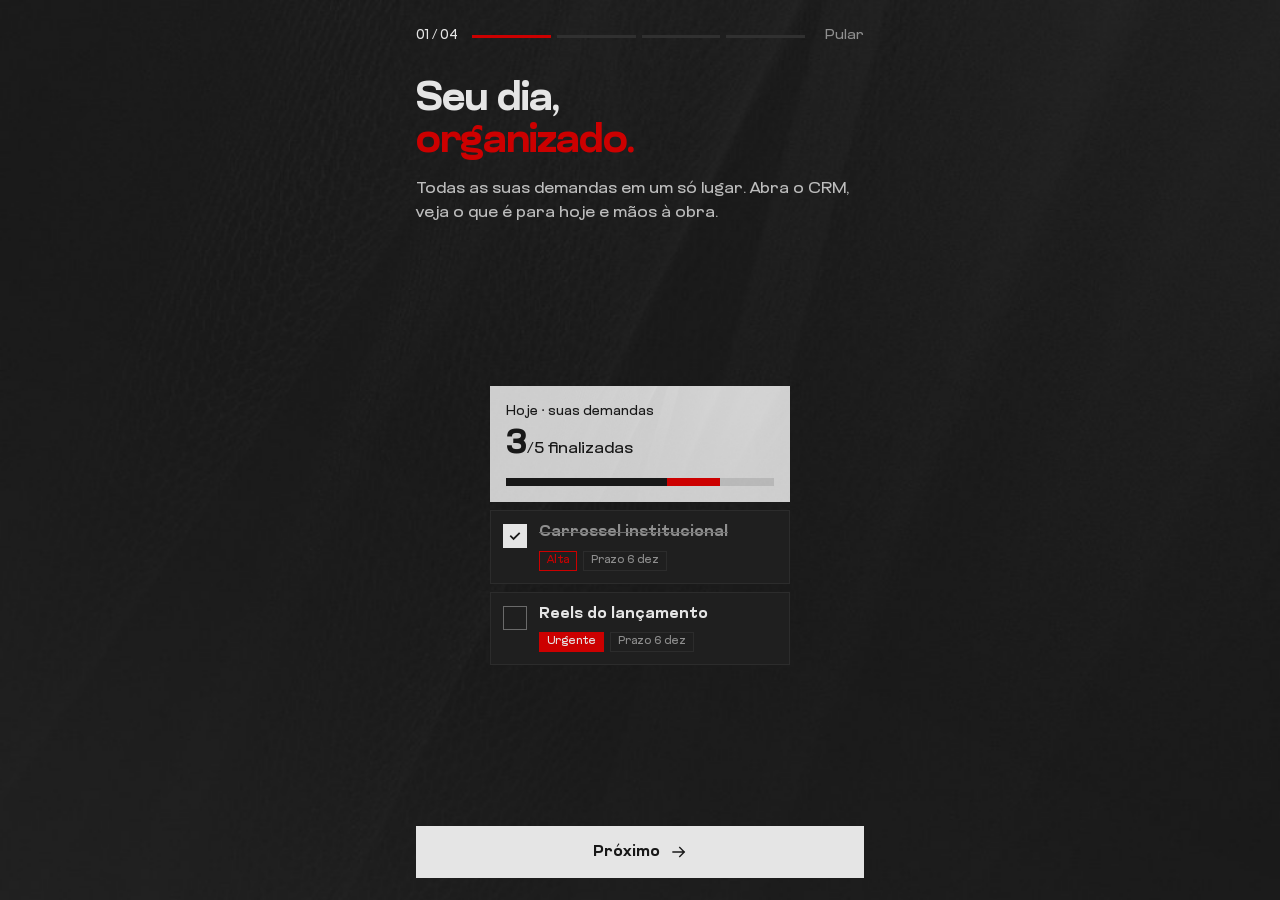
==== index.html @ d6fe0d7d "CRM Equipe Elevate: primeira versão mobile Login, carrossel de boas-vindas, demandas do dia com stat" ====
<!doctype html>
<html lang="pt-BR">
<head>
  <meta charset="utf-8">
  <meta name="viewport" content="width=device-width, initial-scale=1, viewport-fit=cover">
  <meta name="theme-color" content="#181818">
  <title>CRM Equipe Elevate</title>
  <link rel="icon" href="assets/img/seta.svg" type="image/svg+xml">
  <link rel="preload" href="assets/fonts/Glancyr-Light.ttf" as="font" type="font/ttf" crossorigin>
  <link rel="preload" href="assets/fonts/Glancyr-Medium.ttf" as="font" type="font/ttf" crossorigin>
  <link rel="stylesheet" href="css/style.css">
  <script src="js/vendor/supabase.js"></script>
  <script type="module" src="js/app.js"></script>
</head>
<body>
  <div id="app" class="app">
    <div class="boot"><img src="assets/img/seta.svg" alt=""></div>
  </div>
  <div id="sheet-root"></div>
  <div id="toast" class="toast" role="status" aria-live="polite"></div>
</body>
</html>
---- css/style.css ----
@font-face { font-family: 'Glancyr'; src: url('../assets/fonts/Glancyr-Light.ttf') format('truetype'); font-weight: 300; font-display: swap; }
@font-face { font-family: 'Glancyr'; src: url('../assets/fonts/Glancyr-Medium.ttf') format('truetype'); font-weight: 500; font-display: swap; }

:root {
  --red: #cc0000;
  --white: #e5e5e5;
  --black: #181818;
  --s1: #1f1f1f;
  --s2: #262626;
  --s3: #303030;
  --line: #2c2c2c;
  --muted: #8f8f8f;
  --muted-2: #6a6a6a;
  --ok: #e5e5e5;
  --gutter: 16px;
  --nav-h: 72px;
  --safe-b: env(safe-area-inset-bottom, 0px);
}

* { box-sizing: border-box; margin: 0; padding: 0; border-radius: 0 !important; }
html, body { height: 100%; }
body {
  font-family: 'Glancyr', system-ui, sans-serif;
  font-weight: 300;
  color: var(--white);
  background: var(--black) url('../assets/img/bg-preto.jpg') center / cover fixed;
  -webkit-font-smoothing: antialiased;
  -webkit-tap-highlight-color: transparent;
}
button, input, select, textarea { font: inherit; color: inherit; }
button { cursor: pointer; background: none; border: 0; }
strong, b, .md { font-weight: 500; }
.red { color: var(--red); }
.muted { color: var(--muted); }
.hidden { display: none !important; }

.app { max-width: 480px; margin: 0 auto; min-height: 100dvh; position: relative; }
.boot { min-height: 100dvh; display: grid; place-items: center; }
.boot img { width: 28px; animation: pulse 1.2s ease-in-out infinite; }
@keyframes pulse { 50% { opacity: .3; transform: translateY(6px); } }

/* ---------- Topo ---------- */
.top { display: flex; align-items: center; gap: 12px; padding: 20px var(--gutter) 8px; }
.top .hello { flex: 1; min-width: 0; }
.top .hello small { display: block; color: var(--muted); font-size: 13px; }
.top .hello h1 { font-size: 20px; font-weight: 500; white-space: nowrap; overflow: hidden; text-overflow: ellipsis; }
.icon-btn { width: 44px; height: 44px; display: grid; place-items: center; background: var(--s2); border: 1px solid var(--line); }
.icon-btn svg { width: 20px; height: 20px; }
.star-pill { display: inline-flex; align-items: center; gap: 6px; height: 44px; padding: 0 12px; background: var(--s2); border: 1px solid var(--line); font-weight: 500; }
.star-pill svg { width: 16px; height: 16px; color: var(--red); }
.avatar { display: block; flex: none; }
.av-frame { padding: 2px; border: 1px solid var(--line); background: var(--s1); }

.page { padding: 0 var(--gutter) calc(var(--nav-h) + var(--safe-b) + 28px); }
.section-title { display: flex; justify-content: space-between; align-items: baseline; margin: 26px 0 12px; }
.section-title h2 { font-size: 17px; font-weight: 500; }
.section-title span { font-size: 13px; color: var(--muted); }

/* ---------- Faixa da semana ---------- */
.week { display: grid; grid-template-columns: repeat(7, 1fr); gap: 6px; margin-top: 14px; }
.day { display: flex; flex-direction: column; align-items: center; gap: 4px; padding: 10px 0 9px; background: var(--s1); border: 1px solid var(--line); font-size: 12px; color: var(--muted); }
.day b { font-size: 16px; color: var(--white); font-weight: 500; }
.day i { width: 5px; height: 5px; background: transparent; }
.day.has i { background: var(--muted-2); }
.day.done i { background: var(--white); }
.day.today b { color: var(--red); }
.day.sel { border-color: var(--red); background: var(--s2); color: var(--white); }

/* ---------- Card destaque (fundo branco) ---------- */
.hero {
  margin-top: 16px; padding: 20px; color: var(--black);
  background: var(--white) url('../assets/img/bg-branco.jpg') center / cover;
  position: relative; overflow: hidden;
}
.hero .label { font-size: 13px; display: flex; align-items: center; gap: 8px; }
.hero .big { font-size: 44px; font-weight: 500; line-height: 1; margin: 10px 0 4px; letter-spacing: -1px; }
.hero .big small { font-size: 22px; font-weight: 300; }
.hero .seta { position: absolute; right: -14px; bottom: -40px; width: 92px; opacity: .95; transform: rotate(180deg); }
.bar { height: 8px; background: rgba(24,24,24,.12); margin-top: 14px; display: flex; }
.bar > span { display: block; height: 100%; }
.bar .f { background: var(--black); } .bar .p { background: var(--red); } .bar .n { background: repeating-linear-gradient(45deg, var(--red) 0 3px, transparent 3px 6px); }
.legend { display: flex; flex-wrap: wrap; gap: 12px; margin-top: 10px; font-size: 12px; }
.legend i { display: inline-block; width: 8px; height: 8px; margin-right: 5px; vertical-align: 0; }

/* ---------- Tarefas ---------- */
.list { display: flex; flex-direction: column; gap: 8px; }
.task { display: flex; gap: 12px; padding: 14px; background: var(--s1); border: 1px solid var(--line); text-align: left; width: 100%; position: relative; }
.task:active { background: var(--s2); }
.task .chk { width: 24px; height: 24px; flex: none; border: 1.5px solid var(--muted-2); display: grid; place-items: center; margin-top: 1px; }
.task .chk svg { width: 14px; height: 14px; }
.task.st-finalizada .chk { background: var(--white); border-color: var(--white); color: var(--black); }
.task.st-parcial .chk { border-color: var(--red); background: linear-gradient(135deg, var(--red) 50%, transparent 50%); }
.task.st-nao_realizada .chk { border-color: var(--red); color: var(--red); }
.task .body { flex: 1; min-width: 0; }
.task h3 { font-size: 15px; font-weight: 500; line-height: 1.3; }
.task.st-finalizada h3 { color: var(--muted); text-decoration: line-through; text-decoration-color: var(--muted-2); }
.task .meta { display: flex; flex-wrap: wrap; gap: 6px; margin-top: 8px; align-items: center; }
.task .just { margin-top: 8px; font-size: 13px; color: var(--muted); border-left: 2px solid var(--red); padding-left: 8px; }
.tag { font-size: 11px; padding: 3px 7px; border: 1px solid var(--line); color: var(--muted); white-space: nowrap; }
.tag.p-urgente { background: var(--red); border-color: var(--red); color: var(--white); }
.tag.p-alta { border-color: var(--red); color: var(--red); }
.tag.p-media { color: var(--white); }
.tag.late { color: var(--red); border-color: var(--red); }
.tag.carry { border-style: dashed; }
.task .who { flex: none; }

.empty { padding: 36px 20px; text-align: center; color: var(--muted); border: 1px dashed var(--line); }
.empty img { width: 22px; margin-bottom: 12px; opacity: .8; }

/* ---------- Navegação inferior ---------- */
.nav {
  position: fixed; left: 50%; transform: translateX(-50%); bottom: 0; width: 100%; max-width: 480px;
  height: calc(var(--nav-h) + var(--safe-b)); padding-bottom: var(--safe-b);
  display: grid; grid-template-columns: repeat(5, 1fr); align-items: center;
  background: rgba(24,24,24,.94); backdrop-filter: blur(10px); border-top: 1px solid var(--line); z-index: 20;
}
.nav button { display: flex; flex-direction: column; align-items: center; gap: 5px; font-size: 11px; color: var(--muted); height: 100%; justify-content: center; position: relative; }
.nav button svg { width: 22px; height: 22px; }
.nav button.on { color: var(--white); }
.nav button.on::before { content: ''; position: absolute; top: -1px; width: 28px; height: 3px; background: var(--red); }
.nav .plus { justify-self: center; width: 56px; height: 56px; background: var(--red); color: var(--white); margin-top: -26px; border: 4px solid var(--black); }
.nav .plus svg { width: 24px; height: 24px; }

/* ---------- Botões / campos ---------- */
.btn { height: 52px; padding: 0 20px; display: inline-flex; align-items: center; justify-content: center; gap: 10px; font-weight: 500; font-size: 15px; width: 100%; }
.btn svg { width: 18px; height: 18px; }
.btn-red { background: var(--red); color: var(--white); }
.btn-white { background: var(--white); color: var(--black); }
.btn-ghost { border: 1px solid var(--line); background: var(--s1); }
.btn:disabled { opacity: .5; }
.field { display: flex; flex-direction: column; gap: 6px; margin-bottom: 14px; }
.field label { font-size: 13px; color: var(--muted); }
.input { height: 50px; padding: 0 14px; background: var(--s1); border: 1px solid var(--line); outline: none; width: 100%; font-size: 16px; }
textarea.input { height: auto; min-height: 88px; padding: 12px 14px; resize: vertical; line-height: 1.4; }
.input:focus { border-color: var(--white); }
input[type=date].input { color-scheme: dark; }
.row2 { display: grid; grid-template-columns: 1fr 1fr; gap: 10px; }
.seg { display: grid; grid-auto-flow: column; grid-auto-columns: 1fr; gap: 6px; }
.seg button { height: 44px; border: 1px solid var(--line); background: var(--s1); font-size: 13px; color: var(--muted); }
.seg button.on { border-color: var(--white); color: var(--white); background: var(--s2); }
.seg button.on[data-v=urgente], .seg button.on[data-v=alta] { border-color: var(--red); color: var(--red); }
.status-opts { display: grid; gap: 8px; }
.status-opts button { display: flex; align-items: center; gap: 12px; padding: 14px; border: 1px solid var(--line); background: var(--s1); text-align: left; }
.status-opts button .chk { width: 22px; height: 22px; border: 1.5px solid var(--muted-2); flex: none; }
.status-opts button.on { border-color: var(--white); background: var(--s2); }
.status-opts button.on[data-v=finalizada] .chk { background: var(--white); border-color: var(--white); }
.status-opts button.on[data-v=parcial] .chk { border-color: var(--red); background: linear-gradient(135deg, var(--red) 50%, transparent 50%); }
.status-opts button.on[data-v=nao_realizada] .chk { border-color: var(--red); background: var(--red); }
.status-opts small { display: block; color: var(--muted); font-size: 12px; margin-top: 2px; }
.people { display: flex; gap: 8px; overflow-x: auto; padding-bottom: 4px; scrollbar-width: none; }
.people button { display: flex; flex-direction: column; align-items: center; gap: 6px; font-size: 12px; color: var(--muted); padding: 8px; border: 1px solid var(--line); background: var(--s1); min-width: 72px; }
.people button.on { border-color: var(--red); color: var(--white); }

/* ---------- Sheet (painel que sobe) ---------- */
.overlay { position: fixed; inset: 0; background: rgba(0,0,0,.6); z-index: 40; animation: fade .2s; }
.sheet {
  position: fixed; left: 50%; bottom: 0; transform: translateX(-50%); width: 100%; max-width: 480px; max-height: 92dvh; overflow-y: auto;
  background: var(--black); border-top: 3px solid var(--red); z-index: 41; padding: 18px var(--gutter) calc(20px + var(--safe-b));
  animation: up .25s cubic-bezier(.2,.8,.2,1);
}
.sheet-head { display: flex; align-items: center; justify-content: space-between; margin-bottom: 18px; gap: 12px; }
.sheet-head h2 { font-size: 20px; font-weight: 500; }
.sheet .actions { display: grid; gap: 8px; margin-top: 18px; }
@keyframes up { from { transform: translate(-50%, 100%); } }
@keyframes fade { from { opacity: 0; } }

/* ---------- Login ---------- */
.login { min-height: 100dvh; display: flex; flex-direction: column; padding: 28px var(--gutter) calc(28px + var(--safe-b)); }
.login .logo { width: 140px; }
.login .headline { margin: auto 0 28px; }
.login .headline h1 { font-size: 40px; line-height: 1.05; font-weight: 500; letter-spacing: -1px; }
.login .headline p { color: var(--muted); margin-top: 12px; line-height: 1.5; }
.login form { display: flex; flex-direction: column; }
.err { color: var(--red); font-size: 14px; margin: -4px 0 12px; min-height: 18px; }

/* ---------- Carrossel de boas-vindas ---------- */
.onb { position: fixed; inset: 0; z-index: 60; display: flex; justify-content: center; background: var(--black) url('../assets/img/bg-preto.jpg') center / cover; animation: fade .3s; }
.onb-in { width: 100%; max-width: 480px; display: flex; flex-direction: column; padding: 22px var(--gutter) calc(22px + var(--safe-b)); }
.onb-top { display: flex; align-items: center; gap: 14px; font-size: 13px; }
.onb-top .bars { flex: 1; display: grid; grid-template-columns: repeat(4, 1fr); gap: 6px; }
.onb-top .bars i { height: 3px; background: var(--s3); }
.onb-top .bars i.on { background: var(--white); }
.onb-top .bars i.cur { background: var(--red); }
.onb-top button { color: var(--muted); font-size: 14px; padding: 6px 0 6px 6px; }
.onb-slide { flex: 1; display: flex; flex-direction: column; margin-top: 30px; animation: slidein .35s ease; }
@keyframes slidein { from { opacity: 0; transform: translateX(24px); } }
.onb-slide h2 { font-size: 40px; line-height: 1.04; font-weight: 500; letter-spacing: -1px; }
.onb-slide p { margin-top: 14px; color: #bdbdbd; line-height: 1.5; font-size: 16px; }
.onb-art { flex: 1; display: grid; place-items: center; min-height: 220px; position: relative; }
.onb-foot { display: grid; grid-template-columns: 52px 1fr; gap: 8px; }
.onb-foot .back { border: 1px solid var(--line); display: grid; place-items: center; }
.onb-foot .back svg { width: 20px; height: 20px; }

/* mini mockups dentro do carrossel */
.mock { width: 100%; max-width: 300px; display: grid; gap: 8px; }
.mock .task { padding: 12px; pointer-events: none; }
.mock .card-w { background: var(--white) url('../assets/img/bg-branco.jpg') center / cover; color: var(--black); padding: 16px; }
.stars-art { display: flex; gap: 10px; }
.stars-art svg { width: 54px; height: 54px; color: var(--red); }
.stars-art svg:nth-child(2) { transform: translateY(-16px); color: var(--white); }

/* ---------- Painel ---------- */
.kpis { display: grid; grid-template-columns: 1fr 1fr; gap: 8px; }
.kpi { padding: 14px; background: var(--s1); border: 1px solid var(--line); }
.kpi small { display: flex; align-items: center; gap: 6px; font-size: 12px; color: var(--muted); }
.kpi small i { width: 8px; height: 8px; display: inline-block; }
.kpi b { display: block; font-size: 28px; font-weight: 500; margin-top: 6px; }
.person { display: flex; align-items: center; gap: 12px; padding: 12px; background: var(--s1); border: 1px solid var(--line); width: 100%; text-align: left; }
.person .info { flex: 1; min-width: 0; }
.person .info b { font-size: 15px; display: flex; justify-content: space-between; gap: 8px; }
.person .info small { color: var(--muted); font-size: 12px; }
.person .bar { background: var(--s3); height: 6px; margin-top: 8px; }
.person .bar .f { background: var(--white); }
.person .stars { display: inline-flex; align-items: center; gap: 4px; font-size: 13px; font-weight: 500; }
.person .stars svg { width: 13px; height: 13px; color: var(--red); }
.rank { width: 22px; font-weight: 500; color: var(--muted); text-align: center; flex: none; }
.rank.top { color: var(--red); }
.tabs { display: grid; grid-auto-flow: column; grid-auto-columns: 1fr; background: var(--s1); border: 1px solid var(--line); padding: 4px; gap: 4px; margin-top: 14px; }
.tabs button { height: 38px; font-size: 13px; color: var(--muted); }
.tabs button.on { background: var(--white); color: var(--black); font-weight: 500; }

/* ---------- Perfil ---------- */
.profile-head { display: flex; flex-direction: column; align-items: center; text-align: center; padding: 26px 0 8px; }
.profile-head .av-frame { padding: 4px; border-color: var(--red); border-style: dashed; }
.profile-head h1 { font-size: 24px; font-weight: 500; margin-top: 14px; }
.profile-head small { color: var(--muted); }
.stats3 { display: grid; grid-template-columns: repeat(3, 1fr); margin-top: 22px; border: 1px solid var(--line); background: var(--s1); }
.stats3 > div { padding: 14px 6px; text-align: center; }
.stats3 > div + div { border-left: 1px solid var(--line); }
.stats3 b { display: flex; justify-content: center; align-items: center; gap: 6px; font-size: 20px; font-weight: 500; }
.stats3 b svg { width: 16px; height: 16px; color: var(--red); }
.stats3 small { font-size: 12px; color: var(--muted); }
.av-grid { display: grid; grid-template-columns: repeat(4, 1fr); gap: 8px; }
.av-grid button { padding: 6px; border: 1px solid var(--line); background: var(--s1); display: flex; flex-direction: column; align-items: center; gap: 6px; font-size: 11px; color: var(--muted); }
.av-grid button svg { width: 100%; height: auto; }
.av-grid button.on { border-color: var(--red); color: var(--white); }

.toast { position: fixed; left: 50%; bottom: calc(var(--nav-h) + var(--safe-b) + 14px); transform: translate(-50%, 20px); opacity: 0; pointer-events: none; background: var(--white); color: var(--black); padding: 12px 16px; font-size: 14px; font-weight: 500; z-index: 80; transition: .25s; max-width: calc(100% - 32px); border-left: 4px solid var(--red); }
.toast.show { opacity: 1; transform: translate(-50%, 0); }

@media (prefers-reduced-motion: reduce) { * { animation: none !important; transition: none !important; } }
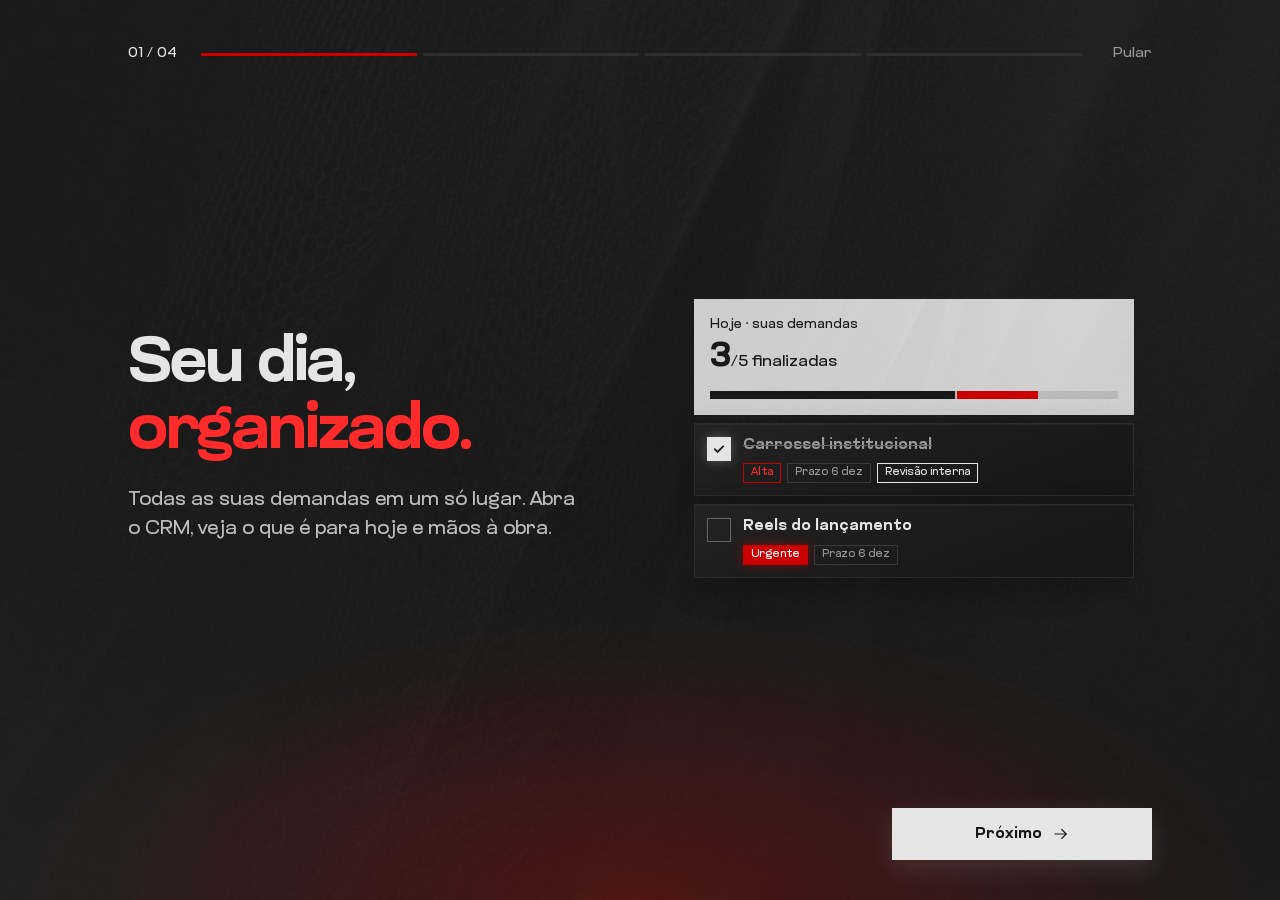
==== commit fe30a44f: "Aprovação do cliente por link temporário, cliente na criação de tarefa, logo nos ícones - Link de 7 " ====
--- a/index.html
+++ b/index.html
@@ -5,7 +5,12 @@
   <meta name="viewport" content="width=device-width, initial-scale=1, viewport-fit=cover">
   <meta name="theme-color" content="#181818">
   <title>CRM Equipe Elevate</title>
-  <link rel="icon" href="assets/img/seta.svg" type="image/svg+xml">
+  <link rel="icon" href="assets/img/favicon-32.png" type="image/png" sizes="32x32">
+  <link rel="icon" href="assets/img/icon-512.png" type="image/png" sizes="512x512">
+  <link rel="apple-touch-icon" href="assets/img/apple-touch-icon.png">
+  <meta property="og:title" content="CRM Equipe Elevate">
+  <meta property="og:description" content="Demandas do dia, fluxo de conteúdo e ranking do time Elevate.">
+  <meta property="og:image" content="assets/img/og-elevate.jpg">
   <link rel="preload" href="assets/fonts/Glancyr-Light.ttf" as="font" type="font/ttf" crossorigin>
   <link rel="preload" href="assets/fonts/Glancyr-Medium.ttf" as="font" type="font/ttf" crossorigin>
   <link rel="stylesheet" href="css/style.css">
@@ -14,7 +19,7 @@
 </head>
 <body>
   <div id="app" class="app">
-    <div class="boot"><img src="assets/img/seta.svg" alt=""></div>
+    <div class="boot"><div class="boot-in"><img src="assets/img/logo.svg" alt="Elevate"><i></i></div></div>
   </div>
   <div id="sheet-root"></div>
   <div id="toast" class="toast" role="status" aria-live="polite"></div>
--- a/css/style.css
+++ b/css/style.css
@@ -3,22 +3,29 @@
 
 :root {
   --red: #cc0000;
+  --red-hi: #ff2a2a;
+  --red-glow: rgba(204, 0, 0, .45);
   --white: #e5e5e5;
   --black: #181818;
-  --s1: #1f1f1f;
-  --s2: #262626;
-  --s3: #303030;
-  --line: #2c2c2c;
-  --muted: #8f8f8f;
-  --muted-2: #6a6a6a;
-  --ok: #e5e5e5;
+  --s0: #141414;
+  --s1: #1d1d1d;
+  --s2: #242424;
+  --s3: #2f2f2f;
+  --line: #2b2b2b;
+  --line-hi: #3a3a3a;
+  --muted: #9a9a9a;
+  --muted-2: #666;
   --gutter: 16px;
-  --nav-h: 72px;
+  --nav-h: 76px;
+  --side-w: 248px;
   --safe-b: env(safe-area-inset-bottom, 0px);
+  --ease: cubic-bezier(.2, .8, .2, 1);
+  --tex: repeating-linear-gradient(45deg, var(--red) 0 2px, transparent 2px 5px);
+  --tex-w: repeating-linear-gradient(135deg, var(--white) 0 2px, transparent 2px 5px);
 }
 
 * { box-sizing: border-box; margin: 0; padding: 0; border-radius: 0 !important; }
-html, body { height: 100%; }
+html, body { min-height: 100%; }
 body {
   font-family: 'Glancyr', system-ui, sans-serif;
   font-weight: 300;
@@ -26,216 +33,552 @@
   background: var(--black) url('../assets/img/bg-preto.jpg') center / cover fixed;
   -webkit-font-smoothing: antialiased;
   -webkit-tap-highlight-color: transparent;
-}
+  overflow-x: hidden;
+}
+/* brilho vermelho no topo da página, como nas referências */
+body::before {
+  content: ''; position: fixed; inset: -20vh -10vw auto; height: 70vh; pointer-events: none; z-index: 0;
+  background: radial-gradient(60% 55% at 50% 0%, rgba(204,0,0,.22), transparent 70%);
+  animation: breathe 7s ease-in-out infinite;
+}
+@keyframes breathe { 50% { opacity: .55; transform: translateY(-3%); } }
 button, input, select, textarea { font: inherit; color: inherit; }
 button { cursor: pointer; background: none; border: 0; }
+a { color: inherit; }
 strong, b, .md { font-weight: 500; }
-.red { color: var(--red); }
+.red { color: var(--red-hi); }
 .muted { color: var(--muted); }
 .hidden { display: none !important; }
-
-.app { max-width: 480px; margin: 0 auto; min-height: 100dvh; position: relative; }
+.sr { position: absolute; width: 1px; height: 1px; overflow: hidden; clip: rect(0 0 0 0); }
+
+.app { position: relative; z-index: 1; min-height: 100dvh; }
 .boot { min-height: 100dvh; display: grid; place-items: center; }
-.boot img { width: 28px; animation: pulse 1.2s ease-in-out infinite; }
-@keyframes pulse { 50% { opacity: .3; transform: translateY(6px); } }
+.boot-in { display: grid; justify-items: center; gap: 22px; animation: rise .6s var(--ease) both; }
+.boot-in img { width: 150px; filter: drop-shadow(0 0 24px rgba(204,0,0,.35)); animation: boot-glow 1.6s ease-in-out infinite; }
+.boot-in i { width: 150px; height: 2px; background: var(--s3); position: relative; overflow: hidden; }
+.boot-in i::after { content: ''; position: absolute; inset: 0; width: 40%; background: var(--red); box-shadow: 0 0 12px var(--red); animation: boot-bar 1.1s ease-in-out infinite; }
+@keyframes boot-glow { 50% { filter: drop-shadow(0 0 40px rgba(204,0,0,.6)); } }
+@keyframes boot-bar { from { transform: translateX(-100%); } to { transform: translateX(250%); } }
+@keyframes bob { 50% { opacity: .35; transform: translateY(6px); } }
+
+/* entrada em cascata */
+.rise { animation: rise .5s var(--ease) both; animation-delay: calc(var(--i, 0) * 45ms); }
+@keyframes rise { from { opacity: 0; transform: translateY(12px); } }
+
+/* ---------- Superfícies ---------- */
+.card {
+  position: relative; background: linear-gradient(160deg, #232323 0%, #1a1a1a 60%, #171717 100%);
+  border: 1px solid var(--line); box-shadow: inset 0 1px 0 rgba(255,255,255,.04), 0 10px 30px rgba(0,0,0,.25);
+}
+.card.glow::after {
+  content: ''; position: absolute; inset: -1px; pointer-events: none;
+  background: radial-gradient(70% 90% at 100% 0%, rgba(204,0,0,.28), transparent 60%);
+}
+.card.glow-b::after {
+  content: ''; position: absolute; inset: -1px; pointer-events: none;
+  background: radial-gradient(80% 70% at 50% 120%, rgba(204,0,0,.35), transparent 65%);
+}
+.hero {
+  position: relative; overflow: hidden; padding: 20px 64px 20px 20px; color: var(--black);
+  background: var(--white) url('../assets/img/bg-branco.jpg') center / cover;
+  box-shadow: 0 20px 50px rgba(0,0,0,.35);
+}
+.hero::before { content: ''; position: absolute; inset: 0; background: linear-gradient(115deg, transparent 30%, rgba(255,255,255,.55) 45%, transparent 60%); transform: translateX(-100%); animation: sheen 6s ease-in-out 1s infinite; pointer-events: none; }
+@keyframes sheen { 0%, 70% { transform: translateX(-100%); } 100% { transform: translateX(100%); } }
+.hero .label { font-size: 13px; display: flex; align-items: center; gap: 6px; }
+.hero .big { font-size: 46px; font-weight: 500; line-height: 1; margin: 12px 0 4px; letter-spacing: -1.5px; }
+.hero .big small { font-size: 20px; font-weight: 300; letter-spacing: 0; }
+/* seta da marca: pequena, na diagonal ↗, no canto, sem cobrir nada */
+.seta-up { position: absolute; top: 18px; right: 18px; width: 16px; transform: rotate(225deg); transform-origin: center; animation: nudge 2.4s ease-in-out infinite; }
+@keyframes nudge { 50% { translate: 3px -3px; } }
+
+.bar { height: 8px; background: rgba(24,24,24,.12); margin-top: 14px; display: flex; gap: 2px; }
+.bar > span { display: block; height: 100%; transition: width .8s var(--ease); }
+.bar .f { background: var(--black); } .bar .p { background: var(--red); } .bar .n { background: var(--tex); } .bar .a { background: repeating-linear-gradient(135deg, var(--black) 0 2px, transparent 2px 5px); }
+.legend { display: flex; flex-wrap: wrap; gap: 6px 14px; margin-top: 10px; font-size: 12px; }
+.legend span { display: inline-flex; align-items: center; gap: 6px; }
+.legend i { display: inline-block; width: 9px; height: 9px; flex: none; }
 
 /* ---------- Topo ---------- */
-.top { display: flex; align-items: center; gap: 12px; padding: 20px var(--gutter) 8px; }
-.top .hello { flex: 1; min-width: 0; }
+.top { display: flex; align-items: center; gap: 12px; padding: 20px var(--gutter) 6px; }
+.top .hello { flex: 1; min-width: 0; line-height: 1.15; }
 .top .hello small { display: block; color: var(--muted); font-size: 13px; }
-.top .hello h1 { font-size: 20px; font-weight: 500; white-space: nowrap; overflow: hidden; text-overflow: ellipsis; }
-.icon-btn { width: 44px; height: 44px; display: grid; place-items: center; background: var(--s2); border: 1px solid var(--line); }
+.top .hello h1 { font-size: 22px; font-weight: 500; white-space: nowrap; overflow: hidden; text-overflow: ellipsis; letter-spacing: -.3px; }
+.icon-btn { width: 44px; height: 44px; display: grid; place-items: center; background: var(--s2); border: 1px solid var(--line); flex: none; transition: .2s; }
+.icon-btn:hover { border-color: var(--line-hi); background: var(--s3); }
+.icon-btn:active { transform: scale(.94); }
 .icon-btn svg { width: 20px; height: 20px; }
-.star-pill { display: inline-flex; align-items: center; gap: 6px; height: 44px; padding: 0 12px; background: var(--s2); border: 1px solid var(--line); font-weight: 500; }
-.star-pill svg { width: 16px; height: 16px; color: var(--red); }
-.avatar { display: block; flex: none; }
-.av-frame { padding: 2px; border: 1px solid var(--line); background: var(--s1); }
+.star-pill { display: inline-flex; align-items: center; gap: 6px; height: 44px; padding: 0 14px; background: var(--s2); border: 1px solid var(--line); font-weight: 500; flex: none; }
+.star-pill svg { width: 16px; height: 16px; color: var(--red-hi); filter: drop-shadow(0 0 6px var(--red-glow)); animation: twinkle 3s ease-in-out infinite; }
+@keyframes twinkle { 50% { transform: scale(1.18) rotate(8deg); } }
+.avatar { display: block; flex: none; object-fit: cover; }
+.av-frame { padding: 2px; border: 1px solid var(--line-hi); background: var(--s1); flex: none; display: inline-block; line-height: 0; }
+button.av-frame { cursor: pointer; transition: .2s; } button.av-frame:hover { border-color: var(--red); }
 
 .page { padding: 0 var(--gutter) calc(var(--nav-h) + var(--safe-b) + 28px); }
-.section-title { display: flex; justify-content: space-between; align-items: baseline; margin: 26px 0 12px; }
+.section-title { display: flex; justify-content: space-between; align-items: baseline; margin: 26px 0 12px; gap: 12px; }
 .section-title h2 { font-size: 17px; font-weight: 500; }
 .section-title span { font-size: 13px; color: var(--muted); }
 
 /* ---------- Faixa da semana ---------- */
 .week { display: grid; grid-template-columns: repeat(7, 1fr); gap: 6px; margin-top: 14px; }
-.day { display: flex; flex-direction: column; align-items: center; gap: 4px; padding: 10px 0 9px; background: var(--s1); border: 1px solid var(--line); font-size: 12px; color: var(--muted); }
+.day { display: flex; flex-direction: column; align-items: center; gap: 3px; padding: 10px 0 9px; background: var(--s1); border: 1px solid var(--line); font-size: 12px; color: var(--muted); transition: .2s; }
+.day:hover { border-color: var(--line-hi); }
 .day b { font-size: 16px; color: var(--white); font-weight: 500; }
 .day i { width: 5px; height: 5px; background: transparent; }
 .day.has i { background: var(--muted-2); }
-.day.done i { background: var(--white); }
-.day.today b { color: var(--red); }
-.day.sel { border-color: var(--red); background: var(--s2); color: var(--white); }
-
-/* ---------- Card destaque (fundo branco) ---------- */
-.hero {
-  margin-top: 16px; padding: 20px; color: var(--black);
-  background: var(--white) url('../assets/img/bg-branco.jpg') center / cover;
-  position: relative; overflow: hidden;
-}
-.hero .label { font-size: 13px; display: flex; align-items: center; gap: 8px; }
-.hero .big { font-size: 44px; font-weight: 500; line-height: 1; margin: 10px 0 4px; letter-spacing: -1px; }
-.hero .big small { font-size: 22px; font-weight: 300; }
-.hero .seta { position: absolute; right: -14px; bottom: -40px; width: 92px; opacity: .95; transform: rotate(180deg); }
-.bar { height: 8px; background: rgba(24,24,24,.12); margin-top: 14px; display: flex; }
-.bar > span { display: block; height: 100%; }
-.bar .f { background: var(--black); } .bar .p { background: var(--red); } .bar .n { background: repeating-linear-gradient(45deg, var(--red) 0 3px, transparent 3px 6px); }
-.legend { display: flex; flex-wrap: wrap; gap: 12px; margin-top: 10px; font-size: 12px; }
-.legend i { display: inline-block; width: 8px; height: 8px; margin-right: 5px; vertical-align: 0; }
+.day.done i { background: var(--white); box-shadow: 0 0 6px rgba(255,255,255,.6); }
+.day.today b { color: var(--red-hi); }
+.day.sel { border-color: var(--red); background: linear-gradient(180deg, rgba(204,0,0,.18), var(--s2)); color: var(--white); box-shadow: 0 0 18px rgba(204,0,0,.25); }
 
 /* ---------- Tarefas ---------- */
 .list { display: flex; flex-direction: column; gap: 8px; }
-.task { display: flex; gap: 12px; padding: 14px; background: var(--s1); border: 1px solid var(--line); text-align: left; width: 100%; position: relative; }
-.task:active { background: var(--s2); }
-.task .chk { width: 24px; height: 24px; flex: none; border: 1.5px solid var(--muted-2); display: grid; place-items: center; margin-top: 1px; }
+.task { display: flex; gap: 12px; padding: 14px; text-align: left; width: 100%; position: relative; transition: transform .18s var(--ease), border-color .2s, box-shadow .2s; }
+.task:hover { border-color: var(--line-hi); transform: translateY(-1px); }
+.task:active { transform: scale(.985); }
+.task .chk { width: 24px; height: 24px; flex: none; border: 1.5px solid var(--muted-2); display: grid; place-items: center; margin-top: 1px; transition: .25s; }
 .task .chk svg { width: 14px; height: 14px; }
-.task.st-finalizada .chk { background: var(--white); border-color: var(--white); color: var(--black); }
-.task.st-parcial .chk { border-color: var(--red); background: linear-gradient(135deg, var(--red) 50%, transparent 50%); }
-.task.st-nao_realizada .chk { border-color: var(--red); color: var(--red); }
+.task.st-finalizada .chk { background: var(--white); border-color: var(--white); color: var(--black); box-shadow: 0 0 12px rgba(255,255,255,.25); }
+.task.st-incompleta .chk { border-color: var(--red); background: linear-gradient(135deg, var(--red) 50%, transparent 50%); }
+.task.st-nao_realizada .chk { border-color: var(--red); color: var(--red-hi); }
+.task.st-em_alteracao .chk { border-color: var(--white); background: var(--tex-w); }
+.task.st-em_alteracao { border-color: rgba(229,229,229,.35); }
 .task .body { flex: 1; min-width: 0; }
 .task h3 { font-size: 15px; font-weight: 500; line-height: 1.3; }
+.task .client { font-size: 12px; color: var(--muted); margin-top: 2px; display: block; }
 .task.st-finalizada h3 { color: var(--muted); text-decoration: line-through; text-decoration-color: var(--muted-2); }
-.task .meta { display: flex; flex-wrap: wrap; gap: 6px; margin-top: 8px; align-items: center; }
-.task .just { margin-top: 8px; font-size: 13px; color: var(--muted); border-left: 2px solid var(--red); padding-left: 8px; }
-.tag { font-size: 11px; padding: 3px 7px; border: 1px solid var(--line); color: var(--muted); white-space: nowrap; }
-.tag.p-urgente { background: var(--red); border-color: var(--red); color: var(--white); }
-.tag.p-alta { border-color: var(--red); color: var(--red); }
+.meta { display: flex; flex-wrap: wrap; gap: 6px; margin-top: 8px; align-items: center; }
+.task .just { margin-top: 8px; font-size: 13px; color: var(--muted); border-left: 2px solid var(--red); padding-left: 8px; line-height: 1.4; }
+.task .just.alt { border-left-color: var(--white); color: var(--white); }
+.tag { font-size: 11px; padding: 3px 7px; border: 1px solid var(--line-hi); color: var(--muted); white-space: nowrap; display: inline-flex; align-items: center; gap: 5px; }
+.tag svg { width: 11px; height: 11px; }
+.tag.p-urgente { background: var(--red); border-color: var(--red); color: #fff; box-shadow: 0 0 12px var(--red-glow); }
+.tag.p-alta { border-color: var(--red); color: var(--red-hi); }
 .tag.p-media { color: var(--white); }
-.tag.late { color: var(--red); border-color: var(--red); }
+.tag.late { color: var(--red-hi); border-color: var(--red); }
 .tag.carry { border-style: dashed; }
+.tag.stage { border-color: var(--white); color: var(--white); }
+.tag.solid { background: var(--white); color: var(--black); border-color: var(--white); }
 .task .who { flex: none; }
 
-.empty { padding: 36px 20px; text-align: center; color: var(--muted); border: 1px dashed var(--line); }
-.empty img { width: 22px; margin-bottom: 12px; opacity: .8; }
-
-/* ---------- Navegação inferior ---------- */
-.nav {
-  position: fixed; left: 50%; transform: translateX(-50%); bottom: 0; width: 100%; max-width: 480px;
-  height: calc(var(--nav-h) + var(--safe-b)); padding-bottom: var(--safe-b);
-  display: grid; grid-template-columns: repeat(5, 1fr); align-items: center;
-  background: rgba(24,24,24,.94); backdrop-filter: blur(10px); border-top: 1px solid var(--line); z-index: 20;
-}
-.nav button { display: flex; flex-direction: column; align-items: center; gap: 5px; font-size: 11px; color: var(--muted); height: 100%; justify-content: center; position: relative; }
-.nav button svg { width: 22px; height: 22px; }
-.nav button.on { color: var(--white); }
-.nav button.on::before { content: ''; position: absolute; top: -1px; width: 28px; height: 3px; background: var(--red); }
-.nav .plus { justify-self: center; width: 56px; height: 56px; background: var(--red); color: var(--white); margin-top: -26px; border: 4px solid var(--black); }
-.nav .plus svg { width: 24px; height: 24px; }
-
-/* ---------- Botões / campos ---------- */
-.btn { height: 52px; padding: 0 20px; display: inline-flex; align-items: center; justify-content: center; gap: 10px; font-weight: 500; font-size: 15px; width: 100%; }
-.btn svg { width: 18px; height: 18px; }
-.btn-red { background: var(--red); color: var(--white); }
-.btn-white { background: var(--white); color: var(--black); }
-.btn-ghost { border: 1px solid var(--line); background: var(--s1); }
-.btn:disabled { opacity: .5; }
+.empty { padding: 36px 20px; text-align: center; color: var(--muted); border: 1px dashed var(--line-hi); line-height: 1.6; }
+.empty img { width: 18px; margin-bottom: 12px; opacity: .8; transform: rotate(225deg); }
+
+/* ---------- Botões (com brilho e resposta ao toque) ---------- */
+.btn {
+  position: relative; overflow: hidden; isolation: isolate;
+  height: 52px; padding: 0 20px; display: inline-flex; align-items: center; justify-content: center; gap: 10px;
+  font-weight: 500; font-size: 15px; width: 100%; transition: transform .15s var(--ease), box-shadow .25s, background .2s, border-color .2s;
+}
+.btn svg { width: 18px; height: 18px; transition: transform .25s var(--ease); }
+.btn:hover svg:last-child { transform: translateX(3px); }
+.btn:active { transform: scale(.97); }
+.btn-red { background: linear-gradient(180deg, #e01010, var(--red)); color: #fff; box-shadow: 0 0 0 1px rgba(255,80,80,.35) inset, 0 8px 26px var(--red-glow); }
+.btn-red:not(:disabled) { animation: pulse-glow 2.8s ease-in-out infinite; }
+.btn-red:hover { box-shadow: 0 0 0 1px rgba(255,120,120,.5) inset, 0 10px 36px rgba(204,0,0,.65); }
+@keyframes pulse-glow { 50% { box-shadow: 0 0 0 1px rgba(255,80,80,.35) inset, 0 8px 40px rgba(204,0,0,.7); } }
+.btn-white { background: var(--white); color: var(--black); box-shadow: 0 8px 26px rgba(229,229,229,.12); }
+.btn-white:hover { box-shadow: 0 10px 34px rgba(229,229,229,.25); }
+.btn-ghost { border: 1px solid var(--line-hi); background: var(--s1); }
+.btn-ghost:hover { border-color: var(--muted-2); background: var(--s2); }
+.btn-red::before, .btn-white::before {
+  content: ''; position: absolute; inset: 0; z-index: -1;
+  background: linear-gradient(110deg, transparent 35%, rgba(255,255,255,.35) 50%, transparent 65%);
+  transform: translateX(-120%); animation: shine 4.5s ease-in-out infinite;
+}
+.btn-white::before { background: linear-gradient(110deg, transparent 35%, rgba(255,255,255,.9) 50%, transparent 65%); }
+@keyframes shine { 0%, 65% { transform: translateX(-120%); } 100% { transform: translateX(120%); } }
+.btn:disabled { opacity: .5; animation: none; cursor: default; }
+.btn.loading { color: transparent !important; }
+.btn.loading::after { content: ''; position: absolute; width: 18px; height: 18px; border: 2px solid currentColor; border-color: #fff transparent #fff transparent; animation: spin .7s linear infinite; border-radius: 50% !important; }
+.btn-white.loading::after { border-color: var(--black) transparent var(--black) transparent; }
+@keyframes spin { to { transform: rotate(360deg); } }
+.btn-sm { height: 40px; font-size: 13px; padding: 0 14px; width: auto; }
+.ripple { position: absolute; width: 10px; height: 10px; background: rgba(255,255,255,.45); transform: translate(-50%, -50%) scale(0); animation: ripple .6s ease-out forwards; pointer-events: none; border-radius: 50% !important; }
+@keyframes ripple { to { transform: translate(-50%, -50%) scale(40); opacity: 0; } }
+
+/* ---------- Campos ---------- */
 .field { display: flex; flex-direction: column; gap: 6px; margin-bottom: 14px; }
-.field label { font-size: 13px; color: var(--muted); }
-.input { height: 50px; padding: 0 14px; background: var(--s1); border: 1px solid var(--line); outline: none; width: 100%; font-size: 16px; }
+.field > label { font-size: 13px; color: var(--muted); }
+.input { height: 50px; padding: 0 14px; background: var(--s1); border: 1px solid var(--line); outline: none; width: 100%; font-size: 16px; transition: border-color .2s, box-shadow .2s; }
 textarea.input { height: auto; min-height: 88px; padding: 12px 14px; resize: vertical; line-height: 1.4; }
-.input:focus { border-color: var(--white); }
-input[type=date].input { color-scheme: dark; }
+.input:focus { border-color: var(--red); box-shadow: 0 0 0 3px rgba(204,0,0,.18); }
+input[type=date].input, select.input { color-scheme: dark; }
 .row2 { display: grid; grid-template-columns: 1fr 1fr; gap: 10px; }
 .seg { display: grid; grid-auto-flow: column; grid-auto-columns: 1fr; gap: 6px; }
-.seg button { height: 44px; border: 1px solid var(--line); background: var(--s1); font-size: 13px; color: var(--muted); }
+.seg button { height: 44px; border: 1px solid var(--line); background: var(--s1); font-size: 13px; color: var(--muted); transition: .2s; }
+.seg button:hover { border-color: var(--line-hi); }
 .seg button.on { border-color: var(--white); color: var(--white); background: var(--s2); }
-.seg button.on[data-v=urgente], .seg button.on[data-v=alta] { border-color: var(--red); color: var(--red); }
+.seg button.on[data-v=urgente], .seg button.on[data-v=alta] { border-color: var(--red); color: var(--red-hi); box-shadow: 0 0 14px rgba(204,0,0,.25); }
 .status-opts { display: grid; gap: 8px; }
-.status-opts button { display: flex; align-items: center; gap: 12px; padding: 14px; border: 1px solid var(--line); background: var(--s1); text-align: left; }
-.status-opts button .chk { width: 22px; height: 22px; border: 1.5px solid var(--muted-2); flex: none; }
+.status-opts button { display: flex; align-items: center; gap: 12px; padding: 14px; border: 1px solid var(--line); background: var(--s1); text-align: left; transition: .2s; }
+.status-opts button:hover { border-color: var(--line-hi); }
+.status-opts button .chk { width: 22px; height: 22px; border: 1.5px solid var(--muted-2); flex: none; transition: .25s; }
 .status-opts button.on { border-color: var(--white); background: var(--s2); }
-.status-opts button.on[data-v=finalizada] .chk { background: var(--white); border-color: var(--white); }
-.status-opts button.on[data-v=parcial] .chk { border-color: var(--red); background: linear-gradient(135deg, var(--red) 50%, transparent 50%); }
-.status-opts button.on[data-v=nao_realizada] .chk { border-color: var(--red); background: var(--red); }
+.status-opts button.on[data-v=finalizada] .chk { background: var(--white); border-color: var(--white); box-shadow: 0 0 12px rgba(255,255,255,.4); }
+.status-opts button.on[data-v=incompleta] .chk { border-color: var(--red); background: linear-gradient(135deg, var(--red) 50%, transparent 50%); }
+.status-opts button.on[data-v=nao_realizada] .chk { border-color: var(--red); background: var(--red); box-shadow: 0 0 12px var(--red-glow); }
 .status-opts small { display: block; color: var(--muted); font-size: 12px; margin-top: 2px; }
 .people { display: flex; gap: 8px; overflow-x: auto; padding-bottom: 4px; scrollbar-width: none; }
-.people button { display: flex; flex-direction: column; align-items: center; gap: 6px; font-size: 12px; color: var(--muted); padding: 8px; border: 1px solid var(--line); background: var(--s1); min-width: 72px; }
-.people button.on { border-color: var(--red); color: var(--white); }
-
-/* ---------- Sheet (painel que sobe) ---------- */
-.overlay { position: fixed; inset: 0; background: rgba(0,0,0,.6); z-index: 40; animation: fade .2s; }
+.people button { display: flex; flex-direction: column; align-items: center; gap: 6px; font-size: 12px; color: var(--muted); padding: 8px; border: 1px solid var(--line); background: var(--s1); min-width: 74px; transition: .2s; }
+.people button.on { border-color: var(--red); color: var(--white); box-shadow: 0 0 16px rgba(204,0,0,.25); }
+.search { position: relative; }
+.search svg { position: absolute; left: 14px; top: 50%; translate: 0 -50%; width: 18px; height: 18px; color: var(--muted); pointer-events: none; }
+.search .input { padding-left: 42px; }
+
+/* ---------- Navegação: barra inferior (celular) ---------- */
+.nav {
+  position: fixed; left: 0; right: 0; bottom: 0;
+  height: calc(var(--nav-h) + var(--safe-b)); padding: 0 6px var(--safe-b);
+  display: grid; grid-template-columns: repeat(5, 1fr); align-items: center;
+  background: linear-gradient(180deg, rgba(24,24,24,.82), rgba(20,20,20,.97)); backdrop-filter: blur(14px); border-top: 1px solid var(--line); z-index: 20;
+}
+.nav button { display: flex; flex-direction: column; align-items: center; gap: 5px; font-size: 11px; color: var(--muted); height: 100%; justify-content: center; position: relative; transition: color .2s; }
+.nav button svg { width: 22px; height: 22px; transition: transform .25s var(--ease); }
+.nav button:active svg { transform: scale(.85); }
+.nav button.on { color: var(--white); }
+.nav button.on svg { filter: drop-shadow(0 0 8px rgba(204,0,0,.8)); color: var(--red-hi); }
+.nav button.on::before { content: ''; position: absolute; top: -1px; width: 28px; height: 3px; background: var(--red); box-shadow: 0 0 12px var(--red); }
+.nav .plus {
+  justify-self: center; width: 58px; height: 58px; flex: none; color: #fff; margin-top: -28px; border: 4px solid var(--black);
+  background: linear-gradient(180deg, #e81414, var(--red)); box-shadow: 0 8px 30px var(--red-glow); animation: pulse-plus 2.6s ease-in-out infinite;
+}
+.nav .plus svg { width: 24px; height: 24px; transition: transform .3s var(--ease); }
+.nav .plus:hover svg { transform: rotate(90deg); }
+@keyframes pulse-plus { 50% { box-shadow: 0 8px 44px rgba(204,0,0,.8), 0 0 0 6px rgba(204,0,0,.12); } }
+.badge { position: absolute; top: 12px; right: calc(50% - 20px); min-width: 16px; height: 16px; padding: 0 4px; font-size: 10px; font-weight: 500; background: var(--red); color: #fff; display: grid; place-items: center; box-shadow: 0 0 10px var(--red-glow); }
+
+/* ---------- Navegação: lateral (desktop) ---------- */
+.side { display: none; }
+
+/* ---------- Painel que sobe (sheet) ---------- */
+.overlay { position: fixed; inset: 0; background: rgba(0,0,0,.62); backdrop-filter: blur(3px); z-index: 40; animation: fade .2s; }
 .sheet {
-  position: fixed; left: 50%; bottom: 0; transform: translateX(-50%); width: 100%; max-width: 480px; max-height: 92dvh; overflow-y: auto;
-  background: var(--black); border-top: 3px solid var(--red); z-index: 41; padding: 18px var(--gutter) calc(20px + var(--safe-b));
-  animation: up .25s cubic-bezier(.2,.8,.2,1);
-}
-.sheet-head { display: flex; align-items: center; justify-content: space-between; margin-bottom: 18px; gap: 12px; }
-.sheet-head h2 { font-size: 20px; font-weight: 500; }
+  position: fixed; left: 0; right: 0; bottom: 0; max-height: 92dvh; overflow-y: auto; margin: 0 auto; max-width: 560px;
+  background: linear-gradient(180deg, #1f1f1f, var(--black) 140px); border-top: 2px solid var(--red); z-index: 41;
+  padding: 18px var(--gutter) calc(20px + var(--safe-b)); animation: up .32s var(--ease);
+  box-shadow: 0 -20px 60px rgba(204,0,0,.18);
+}
+.sheet-head { display: flex; align-items: flex-start; justify-content: space-between; margin-bottom: 18px; gap: 12px; }
+.sheet-head h2 { font-size: 20px; font-weight: 500; line-height: 1.25; }
 .sheet .actions { display: grid; gap: 8px; margin-top: 18px; }
-@keyframes up { from { transform: translate(-50%, 100%); } }
+@keyframes up { from { transform: translateY(100%); } }
 @keyframes fade { from { opacity: 0; } }
 
 /* ---------- Login ---------- */
-.login { min-height: 100dvh; display: flex; flex-direction: column; padding: 28px var(--gutter) calc(28px + var(--safe-b)); }
-.login .logo { width: 140px; }
-.login .headline { margin: auto 0 28px; }
-.login .headline h1 { font-size: 40px; line-height: 1.05; font-weight: 500; letter-spacing: -1px; }
-.login .headline p { color: var(--muted); margin-top: 12px; line-height: 1.5; }
-.login form { display: flex; flex-direction: column; }
-.err { color: var(--red); font-size: 14px; margin: -4px 0 12px; min-height: 18px; }
+.login { min-height: 100dvh; display: grid; place-items: center; padding: 28px var(--gutter) calc(28px + var(--safe-b)); }
+.login-box { width: 100%; max-width: 380px; text-align: center; }
+.login .logo { width: 92px; margin: 0 auto 22px; display: block; animation: rise .6s var(--ease) both; }
+.login h1 { font-size: 38px; line-height: 1.05; font-weight: 500; letter-spacing: -1px; animation: rise .6s var(--ease) .08s both; }
+.login .sub { color: var(--muted); margin: 12px auto 28px; line-height: 1.5; max-width: 300px; animation: rise .6s var(--ease) .16s both; }
+.login form { display: flex; flex-direction: column; text-align: left; animation: rise .6s var(--ease) .24s both; }
+.err { color: var(--red-hi); font-size: 14px; margin: -4px 0 12px; min-height: 18px; }
 
 /* ---------- Carrossel de boas-vindas ---------- */
 .onb { position: fixed; inset: 0; z-index: 60; display: flex; justify-content: center; background: var(--black) url('../assets/img/bg-preto.jpg') center / cover; animation: fade .3s; }
-.onb-in { width: 100%; max-width: 480px; display: flex; flex-direction: column; padding: 22px var(--gutter) calc(22px + var(--safe-b)); }
+.onb::before { content: ''; position: absolute; inset: 0; background: radial-gradient(70% 45% at 50% 100%, rgba(204,0,0,.28), transparent 70%); pointer-events: none; }
+.onb-in { position: relative; width: 100%; max-width: 480px; height: 100dvh; display: flex; flex-direction: column; padding: 22px var(--gutter) calc(22px + var(--safe-b)); overflow: hidden; }
 .onb-top { display: flex; align-items: center; gap: 14px; font-size: 13px; }
-.onb-top .bars { flex: 1; display: grid; grid-template-columns: repeat(4, 1fr); gap: 6px; }
-.onb-top .bars i { height: 3px; background: var(--s3); }
-.onb-top .bars i.on { background: var(--white); }
-.onb-top .bars i.cur { background: var(--red); }
+.onb-top .progress { flex: 1; display: grid; grid-template-columns: repeat(4, 1fr); gap: 6px; }
+.onb-top .progress i { height: 3px; background: var(--s3); position: relative; overflow: hidden; }
+.onb-top .progress i.on { background: var(--white); }
+.onb-top .progress i.cur::after { content: ''; position: absolute; inset: 0; background: var(--red); box-shadow: 0 0 10px var(--red); animation: fill 6s linear forwards; transform-origin: left; }
+@keyframes fill { from { transform: scaleX(0); } }
 .onb-top button { color: var(--muted); font-size: 14px; padding: 6px 0 6px 6px; }
-.onb-slide { flex: 1; display: flex; flex-direction: column; margin-top: 30px; animation: slidein .35s ease; }
-@keyframes slidein { from { opacity: 0; transform: translateX(24px); } }
+.onb-slide { flex: 1; min-height: 0; display: flex; flex-direction: column; margin-top: 26px; animation: slidein .4s var(--ease); }
+@keyframes slidein { from { opacity: 0; transform: translateX(28px); } }
 .onb-slide h2 { font-size: 40px; line-height: 1.04; font-weight: 500; letter-spacing: -1px; }
 .onb-slide p { margin-top: 14px; color: #bdbdbd; line-height: 1.5; font-size: 16px; }
-.onb-art { flex: 1; display: grid; place-items: center; min-height: 220px; position: relative; }
+.onb-art { flex: 1; min-height: 0; display: grid; place-items: center; position: relative; padding: 16px 0; overflow: hidden; }
+.onb-art-in { width: 100%; display: grid; place-items: center; transform-origin: center; }
+.onb-foot { flex: none; }
+@media (max-height: 720px) {
+  .onb-slide h2 { font-size: 32px; } .onb-slide p { font-size: 15px; margin-top: 10px; }
+  .onb-art-in { transform: scale(.82); }
+  .mock .task:nth-of-type(n+3) { display: none; }
+}
+@media (max-height: 600px) { .onb-art-in { transform: scale(.68); } .onb-slide { margin-top: 16px; } }
 .onb-foot { display: grid; grid-template-columns: 52px 1fr; gap: 8px; }
 .onb-foot .back { border: 1px solid var(--line); display: grid; place-items: center; }
 .onb-foot .back svg { width: 20px; height: 20px; }
-
-/* mini mockups dentro do carrossel */
 .mock { width: 100%; max-width: 300px; display: grid; gap: 8px; }
 .mock .task { padding: 12px; pointer-events: none; }
 .mock .card-w { background: var(--white) url('../assets/img/bg-branco.jpg') center / cover; color: var(--black); padding: 16px; }
 .stars-art { display: flex; gap: 10px; }
-.stars-art svg { width: 54px; height: 54px; color: var(--red); }
-.stars-art svg:nth-child(2) { transform: translateY(-16px); color: var(--white); }
-
-/* ---------- Painel ---------- */
+.stars-art svg { width: 54px; height: 54px; color: var(--red); filter: drop-shadow(0 0 16px var(--red-glow)); animation: twinkle 2.4s ease-in-out infinite; }
+.stars-art svg:nth-child(2) { transform: translateY(-16px); color: var(--white); animation-delay: .3s; }
+.stars-art svg:nth-child(3) { animation-delay: .6s; }
+
+/* ---------- Painel / métricas ---------- */
 .kpis { display: grid; grid-template-columns: 1fr 1fr; gap: 8px; }
-.kpi { padding: 14px; background: var(--s1); border: 1px solid var(--line); }
+.kpi { padding: 14px; }
 .kpi small { display: flex; align-items: center; gap: 6px; font-size: 12px; color: var(--muted); }
-.kpi small i { width: 8px; height: 8px; display: inline-block; }
-.kpi b { display: block; font-size: 28px; font-weight: 500; margin-top: 6px; }
-.person { display: flex; align-items: center; gap: 12px; padding: 12px; background: var(--s1); border: 1px solid var(--line); width: 100%; text-align: left; }
+.kpi small i { width: 9px; height: 9px; display: inline-block; flex: none; }
+.kpi b { display: block; font-size: 30px; font-weight: 500; margin-top: 6px; letter-spacing: -.5px; }
+.chart-card { padding: 16px; }
+.chart-card h3 { font-size: 15px; font-weight: 500; display: flex; justify-content: space-between; gap: 8px; }
+.chart-card h3 small { font-weight: 300; color: var(--muted); font-size: 12px; }
+.donut-wrap { display: grid; grid-template-columns: 140px 1fr; gap: 16px; align-items: center; margin-top: 12px; }
+.donut { position: relative; width: 140px; height: 140px; }
+.donut svg { width: 100%; height: 100%; transform: rotate(-90deg); overflow: visible; }
+.donut .seg-arc { transition: stroke-width .2s, opacity .2s; cursor: pointer; }
+.donut .seg-arc:hover { stroke-width: 18; }
+.donut .center { position: absolute; inset: 0; display: grid; place-content: center; text-align: center; pointer-events: none; }
+.donut .center b { font-size: 28px; font-weight: 500; line-height: 1; }
+.donut .center small { font-size: 11px; color: var(--muted); }
+.dlegend { display: grid; gap: 8px; font-size: 13px; }
+.dlegend div { display: flex; align-items: center; gap: 8px; }
+.dlegend i { width: 10px; height: 10px; flex: none; }
+.dlegend b { margin-left: auto; font-weight: 500; }
+.bars { display: grid; grid-auto-flow: column; grid-auto-columns: 1fr; gap: 8px; align-items: end; height: 150px; margin-top: 16px; padding-bottom: 22px; position: relative; border-bottom: 1px solid var(--line); }
+.bars .col { position: relative; height: 100%; display: flex; flex-direction: column; justify-content: flex-end; gap: 2px; cursor: pointer; }
+.bars .col span { display: block; width: 100%; max-width: 26px; margin: 0 auto; transition: height .8s var(--ease); }
+.bars .col .v-f { background: var(--white); }
+.bars .col .v-r { background: var(--s3); }
+.bars .col.cur .v-f { background: var(--red); box-shadow: 0 0 18px var(--red-glow); }
+.bars .col em { position: absolute; bottom: -20px; left: 0; right: 0; text-align: center; font-style: normal; font-size: 11px; color: var(--muted); }
+.bars .col.cur em { color: var(--white); }
+.bars .col:hover span { filter: brightness(1.15); }
+.tip { position: fixed; z-index: 90; pointer-events: none; background: var(--white); color: var(--black); font-size: 12px; padding: 8px 10px; line-height: 1.4; box-shadow: 0 10px 30px rgba(0,0,0,.4); opacity: 0; transition: opacity .12s; max-width: 220px; }
+.tip.show { opacity: 1; }
+.tip b { font-weight: 500; }
+.person { display: flex; align-items: center; gap: 12px; padding: 12px; width: 100%; text-align: left; transition: .2s; }
+button.person:hover { border-color: var(--line-hi); transform: translateY(-1px); }
 .person .info { flex: 1; min-width: 0; }
 .person .info b { font-size: 15px; display: flex; justify-content: space-between; gap: 8px; }
 .person .info small { color: var(--muted); font-size: 12px; }
 .person .bar { background: var(--s3); height: 6px; margin-top: 8px; }
 .person .bar .f { background: var(--white); }
 .person .stars { display: inline-flex; align-items: center; gap: 4px; font-size: 13px; font-weight: 500; }
-.person .stars svg { width: 13px; height: 13px; color: var(--red); }
+.person .stars svg { width: 13px; height: 13px; color: var(--red-hi); }
+.tabs { display: grid; grid-auto-flow: column; grid-auto-columns: 1fr; background: var(--s1); border: 1px solid var(--line); padding: 4px; gap: 4px; margin-top: 14px; }
+.tabs button { height: 38px; font-size: 13px; color: var(--muted); transition: .2s; }
+.tabs button.on { background: var(--white); color: var(--black); font-weight: 500; }
+
+/* ---------- Fluxo de conteúdo ---------- */
+.chips { display: flex; gap: 6px; overflow-x: auto; scrollbar-width: none; margin: 12px calc(var(--gutter) * -1) 0; padding: 0 var(--gutter) 2px; }
+.chips button { flex: none; height: 38px; padding: 0 12px; display: inline-flex; align-items: center; gap: 8px; border: 1px solid var(--line); background: var(--s1); font-size: 13px; color: var(--muted); transition: .2s; }
+.chips button b { font-size: 12px; min-width: 20px; height: 20px; display: grid; place-items: center; background: var(--s3); color: var(--white); }
+.chips button.on { border-color: var(--red); color: var(--white); box-shadow: 0 0 16px rgba(204,0,0,.22); }
+.chips button.on b { background: var(--red); }
+.kanban { display: grid; gap: 10px; margin-top: 14px; }
+.kcol { display: none; }
+.kcol.on { display: block; }
+.kcol-head { display: none; }
+.kcard { padding: 12px; display: block; width: 100%; text-align: left; transition: .2s; }
+.kcard:hover { border-color: var(--line-hi); transform: translateY(-1px); }
+.kcard { cursor: grab; user-select: none; -webkit-user-select: none; -webkit-touch-callout: none; }
+.kcard.drag-src { opacity: .3; border-style: dashed; }
+.drag-ghost { position: fixed !important; left: 0; top: 0; z-index: 100; pointer-events: none; cursor: grabbing; animation: none !important;
+  border-color: var(--red) !important; box-shadow: 0 20px 50px rgba(0,0,0,.5), 0 0 30px var(--red-glow) !important; }
+body.is-dragging, body.is-dragging * { cursor: grabbing !important; user-select: none; }
+.kcol, .chips button { transition: border-color .15s, background .15s, box-shadow .15s; }
+.kcol.drop-on { border-color: var(--red) !important; background: rgba(204,0,0,.1) !important; box-shadow: inset 0 0 0 1px var(--red), 0 0 30px rgba(204,0,0,.25); }
+.chips button.drop-on { border-color: var(--red); background: var(--red); color: #fff; transform: scale(1.06); }
+@media (max-width: 999px) {
+body.is-dragging .chips { position: sticky; top: 0; z-index: 30; display: grid; grid-template-columns: repeat(3, 1fr); gap: 6px; overflow: visible;
+  background: rgba(20,20,20,.96); backdrop-filter: blur(8px); padding-top: 10px; padding-bottom: 10px; box-shadow: 0 10px 30px rgba(0,0,0,.5); }
+body.is-dragging .chips button { height: 54px; padding: 0 8px; font-size: 12px; justify-content: center; text-align: center; line-height: 1.15; white-space: normal; border-style: dashed; }
+body.is-dragging .chips button.drop-on { border-style: solid; }
+}
+.drag-hint { font-size: 12px; color: var(--muted); margin-top: 10px; display: flex; align-items: center; gap: 6px; }
+.d-only { display: none; }
+.kcard h4 { font-size: 14px; font-weight: 500; line-height: 1.3; margin-top: 6px; }
+.kcard .top-row { display: flex; justify-content: space-between; align-items: center; gap: 8px; font-size: 12px; color: var(--muted); }
+.kcard .foot { display: flex; align-items: center; gap: 8px; margin-top: 10px; font-size: 12px; color: var(--muted); }
+.kcard .foot .tag { margin-left: auto; }
+.kcard .note { margin-top: 8px; font-size: 12px; border-left: 2px solid var(--white); padding-left: 8px; color: #cfcfcf; }
+.stage-steps { display: grid; grid-template-columns: repeat(4, 1fr); gap: 3px; margin: 4px 0 16px; }
+.stage-steps i { height: 4px; background: var(--s3); }
+.stage-steps i.on { background: var(--white); }
+.stage-steps i.cur { background: var(--red); box-shadow: 0 0 10px var(--red); }
+
+.client-logo { position: relative; width: 48px; height: 48px; flex: none; display: grid; place-items: center; background: var(--s2); border: 1px solid var(--line-hi); cursor: pointer; overflow: hidden; }
+.client-logo img { width: 100%; height: 100%; object-fit: cover; }
+.client-logo > svg { width: 20px; height: 20px; color: var(--muted); }
+.client-logo span { position: absolute; right: 0; bottom: 0; width: 18px; height: 18px; background: var(--red); display: grid; place-items: center; }
+.client-logo span svg { width: 11px; height: 11px; color: #fff; }
+
+/* ---------- Link de aprovação ---------- */
+.appr { padding: 16px; margin-top: 16px; }
+.appr b { display: inline-flex; align-items: center; gap: 8px; font-weight: 500; }
+.appr b svg { width: 16px; height: 16px; color: var(--red-hi); }
+#nc.hidden { display: none !important; }
+#nc { margin-top: 8px; }
+
+/* ---------- Anexos ---------- */
+.att { display: grid; gap: 6px; }
+.att a, .att .att-row { display: flex; align-items: center; gap: 10px; padding: 10px 12px; background: var(--s1); border: 1px solid var(--line); font-size: 14px; text-decoration: none; min-width: 0; transition: .2s; }
+.att a:hover { border-color: var(--line-hi); }
+.att a span { flex: 1; min-width: 0; overflow: hidden; text-overflow: ellipsis; white-space: nowrap; }
+.att svg { width: 16px; height: 16px; flex: none; color: var(--red-hi); }
+.att .x { margin-left: auto; color: var(--muted); padding: 2px; }
+.att-add { display: grid; grid-template-columns: 1fr 1fr; gap: 6px; margin-top: 8px; }
+
+/* ---------- Ranking: corrida ---------- */
+.race { margin-top: 14px; padding: 14px 0 6px; overflow: hidden; }
+.lane { position: relative; height: 104px; border-bottom: 1px dashed var(--line-hi); }
+.lane::before { content: ''; position: absolute; left: 0; right: 0; bottom: 0; height: 2px; background: repeating-linear-gradient(90deg, var(--s3) 0 18px, transparent 18px 36px); animation: track .6s linear infinite; }
+@keyframes track { to { background-position: -36px 0; } }
+.lane .finish { position: absolute; right: 8px; top: 8px; bottom: 0; width: 8px; background: repeating-linear-gradient(180deg, var(--white) 0 8px, var(--black) 8px 16px); opacity: .5; }
+.lane .pos { position: absolute; left: 10px; top: 8px; font-size: 12px; color: var(--muted); }
+.lane.first .pos { color: var(--red-hi); }
+.runner { position: absolute; bottom: 0; translate: -50% 0; display: flex; flex-direction: column; align-items: center; transition: left 1.2s var(--ease); }
+.runner .bubble { display: flex; align-items: center; gap: 6px; padding: 3px 7px 3px 3px; background: var(--s2); border: 1px solid var(--line-hi); font-size: 11px; white-space: nowrap; margin-bottom: 2px; }
+.lane.first .runner .bubble { border-color: var(--red); box-shadow: 0 0 14px var(--red-glow); }
+.runner .bubble img, .runner .bubble .ph { width: 22px; height: 22px; object-fit: cover; }
+.runner .bubble .ph { display: grid; place-items: center; background: var(--s3); font-size: 10px; font-weight: 500; }
+.runner .bubble b { font-weight: 500; }
+.runner .bubble em { font-style: normal; color: var(--red-hi); display: inline-flex; align-items: center; gap: 2px; }
+.runner .bubble em svg { width: 10px; height: 10px; }
+.runner-svg { display: block; animation: run-bob .32s ease-in-out infinite alternate; }
+.runner-svg .leg { transform-box: fill-box; transform-origin: top center; }
+.runner-svg .l1, .runner-svg .l4 { animation: leg .32s ease-in-out infinite alternate; }
+.runner-svg .l2, .runner-svg .l3 { animation: leg .32s ease-in-out infinite alternate-reverse; }
+.runner-svg .tail { transform-box: fill-box; transform-origin: right center; animation: leg .32s ease-in-out infinite alternate; }
+@keyframes run-bob { to { transform: translateY(-4px); } }
+@keyframes leg { from { transform: rotate(32deg); } to { transform: rotate(-32deg); } }
+.dust { position: absolute; bottom: 4px; left: -10px; width: 6px; height: 6px; background: var(--muted-2); opacity: 0; animation: dust .64s linear infinite; }
+.dust.d2 { animation-delay: .32s; bottom: 10px; }
+@keyframes dust { 0% { opacity: .6; transform: translateX(0); } 100% { opacity: 0; transform: translateX(-22px) scale(.4); } }
+.crown { width: 18px; color: var(--red-hi); filter: drop-shadow(0 0 6px var(--red-glow)); }
 .rank { width: 22px; font-weight: 500; color: var(--muted); text-align: center; flex: none; }
-.rank.top { color: var(--red); }
-.tabs { display: grid; grid-auto-flow: column; grid-auto-columns: 1fr; background: var(--s1); border: 1px solid var(--line); padding: 4px; gap: 4px; margin-top: 14px; }
-.tabs button { height: 38px; font-size: 13px; color: var(--muted); }
-.tabs button.on { background: var(--white); color: var(--black); font-weight: 500; }
+.rank.podium { color: var(--red-hi); }
+
+/* ---------- Chat ---------- */
+.chat { display: flex; flex-direction: column; height: calc(100dvh - var(--nav-h) - var(--safe-b)); }
+.chat-head { padding: 20px var(--gutter) 12px; border-bottom: 1px solid var(--line); display: flex; align-items: center; gap: 12px; }
+.chat-head .faces { display: flex; }
+.chat-head .faces > * { margin-left: -8px; border: 2px solid var(--black); }
+.chat-head .faces > *:first-child { margin-left: 0; }
+.msgs { flex: 1; overflow-y: auto; padding: 16px var(--gutter); display: flex; flex-direction: column; gap: 10px; }
+.msg { display: flex; gap: 8px; max-width: 86%; animation: rise .3s var(--ease) both; }
+.msg .bubble-m { padding: 10px 12px; background: var(--s2); border: 1px solid var(--line); line-height: 1.45; font-size: 14px; white-space: pre-wrap; word-break: break-word; }
+.msg .who-m { font-size: 11px; color: var(--muted); margin-bottom: 4px; display: flex; gap: 8px; }
+.msg .who-m b { color: var(--white); font-weight: 500; }
+.msg.mine { align-self: flex-end; flex-direction: row-reverse; }
+.msg.mine .bubble-m { background: linear-gradient(160deg, #d10f0f, #a30000); border-color: transparent; color: #fff; box-shadow: 0 6px 20px rgba(204,0,0,.25); }
+.msg.mine .who-m { justify-content: flex-end; }
+.day-sep { align-self: center; font-size: 11px; color: var(--muted); padding: 4px 10px; border: 1px solid var(--line); margin: 6px 0; }
+.chat-form { display: grid; grid-template-columns: 1fr 52px; gap: 8px; padding: 10px var(--gutter); border-top: 1px solid var(--line); background: rgba(20,20,20,.9); }
+.chat-form .btn { width: 52px; padding: 0; }
+
+/* ---------- Energia ---------- */
+.meter { position: relative; height: 16px; background: var(--s3); margin-top: 14px; display: flex; gap: 2px; }
+.meter .ok { background: var(--white); transition: width 1s var(--ease); }
+.meter .slow { background: var(--tex); transition: width 1s var(--ease); }
+.pulse-row { display: flex; align-items: center; gap: 12px; padding: 10px 12px; }
+.pulse-row .ans { margin-left: auto; display: inline-flex; align-items: center; gap: 6px; font-size: 13px; }
+.pulse-row .time { font-size: 12px; color: var(--muted); }
+
+/* ---------- Jeremias ---------- */
+.jer-wrap { position: fixed; inset: 0; z-index: 70; display: grid; place-items: center; padding: 20px; background: rgba(0,0,0,.55); backdrop-filter: blur(4px); animation: fade .25s; }
+.jer { width: 100%; max-width: 380px; padding: 22px; text-align: center; animation: pop .45s var(--ease); }
+@keyframes pop { from { transform: translateY(30px) scale(.94); opacity: 0; } }
+.jer .face { width: 92px; height: 92px; margin: -64px auto 10px; border: 3px solid var(--black); box-shadow: 0 0 0 1px var(--red), 0 12px 34px var(--red-glow); animation: wobble 2.4s ease-in-out infinite; }
+@keyframes wobble { 25% { transform: rotate(-4deg); } 75% { transform: rotate(4deg); } }
+.jer .from { font-size: 12px; color: var(--muted); }
+.jer .from b { color: var(--white); font-size: 15px; display: block; }
+.jer p { font-size: 18px; line-height: 1.4; margin: 14px 0 20px; font-weight: 500; }
+.jer .two { display: grid; grid-template-columns: 1fr 1fr; gap: 8px; }
+.jer .two .btn { font-size: 14px; padding: 0 10px; }
+.turtle .t-leg { animation: leg .5s ease-in-out infinite alternate; transform-box: fill-box; transform-origin: top center; }
+.turtle .t-leg.b { animation-direction: alternate-reverse; }
 
 /* ---------- Perfil ---------- */
 .profile-head { display: flex; flex-direction: column; align-items: center; text-align: center; padding: 26px 0 8px; }
-.profile-head .av-frame { padding: 4px; border-color: var(--red); border-style: dashed; }
-.profile-head h1 { font-size: 24px; font-weight: 500; margin-top: 14px; }
+.profile-head .av-wrap { position: relative; }
+.profile-head .av-frame { padding: 4px; border-color: var(--red); border-style: dashed; box-shadow: 0 0 30px rgba(204,0,0,.25); }
+.profile-head .cam { position: absolute; right: -8px; bottom: -8px; width: 36px; height: 36px; background: var(--red); display: grid; place-items: center; box-shadow: 0 4px 16px var(--red-glow); border: 3px solid var(--black); }
+.profile-head .cam svg { width: 16px; height: 16px; color: #fff; }
+.profile-head h1 { font-size: 24px; font-weight: 500; margin-top: 16px; }
 .profile-head small { color: var(--muted); }
-.stats3 { display: grid; grid-template-columns: repeat(3, 1fr); margin-top: 22px; border: 1px solid var(--line); background: var(--s1); }
+.stats3 { display: grid; grid-template-columns: repeat(3, 1fr); margin-top: 22px; }
 .stats3 > div { padding: 14px 6px; text-align: center; }
 .stats3 > div + div { border-left: 1px solid var(--line); }
 .stats3 b { display: flex; justify-content: center; align-items: center; gap: 6px; font-size: 20px; font-weight: 500; }
-.stats3 b svg { width: 16px; height: 16px; color: var(--red); }
+.stats3 b svg { width: 16px; height: 16px; color: var(--red-hi); }
 .stats3 small { font-size: 12px; color: var(--muted); }
 .av-grid { display: grid; grid-template-columns: repeat(4, 1fr); gap: 8px; }
-.av-grid button { padding: 6px; border: 1px solid var(--line); background: var(--s1); display: flex; flex-direction: column; align-items: center; gap: 6px; font-size: 11px; color: var(--muted); }
-.av-grid button svg { width: 100%; height: auto; }
-.av-grid button.on { border-color: var(--red); color: var(--white); }
-
-.toast { position: fixed; left: 50%; bottom: calc(var(--nav-h) + var(--safe-b) + 14px); transform: translate(-50%, 20px); opacity: 0; pointer-events: none; background: var(--white); color: var(--black); padding: 12px 16px; font-size: 14px; font-weight: 500; z-index: 80; transition: .25s; max-width: calc(100% - 32px); border-left: 4px solid var(--red); }
+.av-grid button { padding: 6px; border: 1px solid var(--line); background: var(--s1); display: flex; flex-direction: column; align-items: center; gap: 6px; font-size: 11px; color: var(--muted); transition: .2s; }
+.av-grid button svg { width: 100%; height: auto; transition: transform .25s var(--ease); }
+.av-grid button:hover svg { transform: scale(1.05) rotate(-2deg); }
+.av-grid button.on { border-color: var(--red); color: var(--white); box-shadow: 0 0 16px rgba(204,0,0,.25); }
+.photo-row { display: flex; gap: 12px; align-items: center; padding: 12px; }
+.photo-row img, .photo-row .ph { width: 64px; height: 64px; object-fit: cover; flex: none; background: var(--s3); display: grid; place-items: center; color: var(--muted); }
+.photo-row .acts { display: grid; gap: 6px; flex: 1; }
+.menu-list { display: grid; gap: 8px; }
+.menu-list button { display: flex; align-items: center; gap: 12px; padding: 14px; width: 100%; text-align: left; font-size: 15px; transition: .2s; }
+.menu-list button:hover { border-color: var(--line-hi); }
+.menu-list button svg { width: 20px; height: 20px; color: var(--red-hi); }
+.menu-list button span { flex: 1; }
+
+.toast { position: fixed; left: 50%; bottom: calc(var(--nav-h) + var(--safe-b) + 14px); transform: translate(-50%, 20px); opacity: 0; pointer-events: none; background: var(--white); color: var(--black); padding: 12px 16px; font-size: 14px; font-weight: 500; z-index: 80; transition: .3s var(--ease); max-width: calc(100% - 32px); border-left: 4px solid var(--red); box-shadow: 0 12px 40px rgba(0,0,0,.4); }
 .toast.show { opacity: 1; transform: translate(-50%, 0); }
 
-@media (prefers-reduced-motion: reduce) { * { animation: none !important; transition: none !important; } }
+/* =====================================================================
+   DESKTOP
+   ===================================================================== */
+@media (min-width: 1000px) {
+  :root { --gutter: 32px; }
+  .nav { display: none; }
+  .side {
+    display: flex; flex-direction: column; position: fixed; left: 0; top: 0; bottom: 0; width: var(--side-w); z-index: 20;
+    padding: 26px 16px 18px; background: linear-gradient(180deg, rgba(20,20,20,.92), rgba(16,16,16,.98)); border-right: 1px solid var(--line);
+  }
+  .side .logo { width: 112px; margin: 0 10px 30px; }
+  .side nav { display: grid; gap: 4px; }
+  .side nav button { display: flex; align-items: center; gap: 12px; height: 44px; padding: 0 12px; color: var(--muted); font-size: 14px; border: 1px solid transparent; position: relative; transition: .2s; }
+  .side nav button svg { width: 20px; height: 20px; }
+  .side nav button:hover { color: var(--white); background: var(--s1); }
+  .side nav button.on { color: var(--white); background: linear-gradient(90deg, rgba(204,0,0,.22), transparent); border-color: var(--line); }
+  .side nav button.on::before { content: ''; position: absolute; left: -1px; top: 8px; bottom: 8px; width: 3px; background: var(--red); box-shadow: 0 0 12px var(--red); }
+  .side nav button.on svg { color: var(--red-hi); filter: drop-shadow(0 0 6px var(--red-glow)); }
+  .side nav .sep { height: 1px; background: var(--line); margin: 10px 4px; }
+  .side nav .lbl { font-size: 11px; color: var(--muted-2); padding: 8px 12px 4px; letter-spacing: .06em; text-transform: uppercase; }
+  .side .new { margin: 18px 0 0; }
+  .side .me { margin-top: auto; display: flex; align-items: center; gap: 10px; padding: 10px; }
+  .side .me div { flex: 1; min-width: 0; line-height: 1.2; }
+  .side .me b { font-size: 14px; display: block; white-space: nowrap; overflow: hidden; text-overflow: ellipsis; }
+  .side .me small { font-size: 12px; color: var(--muted); }
+  .app.shell { padding-left: var(--side-w); }
+  #view { max-width: 1280px; margin: 0 auto; }
+  .page { padding-bottom: 48px; }
+  .top { padding-top: 30px; }
+  .top .hello h1 { font-size: 28px; }
+  .dash { display: grid; grid-template-columns: minmax(0, 1.05fr) minmax(0, 1fr); gap: 24px; align-items: start; }
+  .dash > .col-b .section-title:first-child { margin-top: 14px; }
+  .grid-2 { display: grid; grid-template-columns: 1fr 1fr; gap: 12px; }
+  .grid-3 { display: grid; grid-template-columns: repeat(3, 1fr); gap: 12px; }
+  .kpis.k4 { grid-template-columns: repeat(4, 1fr); }
+  .kpis.k5 { grid-template-columns: repeat(5, 1fr); }
+  .chips { display: none; }
+  .d-only { display: inline; } .m-only { display: none; }
+  /* tutorial em duas colunas no desktop */
+  .onb-in { max-width: 1120px; padding: 40px 48px; }
+  .onb-slide { display: grid; grid-template-columns: minmax(0, 1fr) minmax(0, 1fr); column-gap: 72px; align-items: center; margin-top: 0; }
+  .onb-text { align-self: center; }
+  .onb-slide h2 { font-size: clamp(48px, 5vw, 72px); letter-spacing: -2px; }
+  .onb-slide p { font-size: 19px; max-width: 460px; margin-top: 22px; }
+  .onb-art { align-self: stretch; padding: 0; }
+  .onb-art-in { transform: none !important; }
+  .onb-art .mock { max-width: 440px; }
+  .stars-art svg { width: 96px; height: 96px; }
+  .onb-foot { grid-template-columns: 52px 260px !important; justify-content: end; }
+  .onb-foot[style*="1fr"] { grid-template-columns: 260px !important; }
+  .onb-top { font-size: 14px; }
+  .onb-top { display: grid; grid-template-columns: auto 1fr auto; gap: 24px; }
+  .kanban { grid-template-columns: repeat(6, minmax(168px, 1fr)); overflow-x: auto; align-items: start; padding-bottom: 10px; }
+  .kcol { display: flex !important; flex-direction: column; gap: 8px; min-height: 200px; padding: 10px; background: rgba(29,29,29,.6); border: 1px solid var(--line); }
+  .kcol-head { display: flex; justify-content: space-between; align-items: center; font-size: 13px; font-weight: 500; padding: 2px 2px 8px; border-bottom: 1px solid var(--line); margin-bottom: 2px; }
+  .kcol-head b { font-size: 12px; min-width: 22px; height: 22px; display: grid; place-items: center; background: var(--s3); }
+  .kcol[data-k=revisao_interna] .kcol-head b, .kcol[data-k=em_alteracao] .kcol-head b { background: var(--red); box-shadow: 0 0 10px var(--red-glow); }
+  .sheet { left: auto; right: 0; top: 0; bottom: 0; max-height: none; width: 520px; max-width: none; border-top: 0; border-left: 2px solid var(--red); animation: side-in .32s var(--ease); padding: 26px 28px; }
+  @keyframes side-in { from { transform: translateX(100%); } }
+  .toast { bottom: 28px; }
+  .chat { height: 100dvh; max-width: 900px; margin: 0 auto; }
+  .race .lane { height: 112px; }
+  .login-box { max-width: 400px; }
+}
+
+@media (prefers-reduced-motion: reduce) { *, *::before, *::after { animation: none !important; transition: none !important; } }
